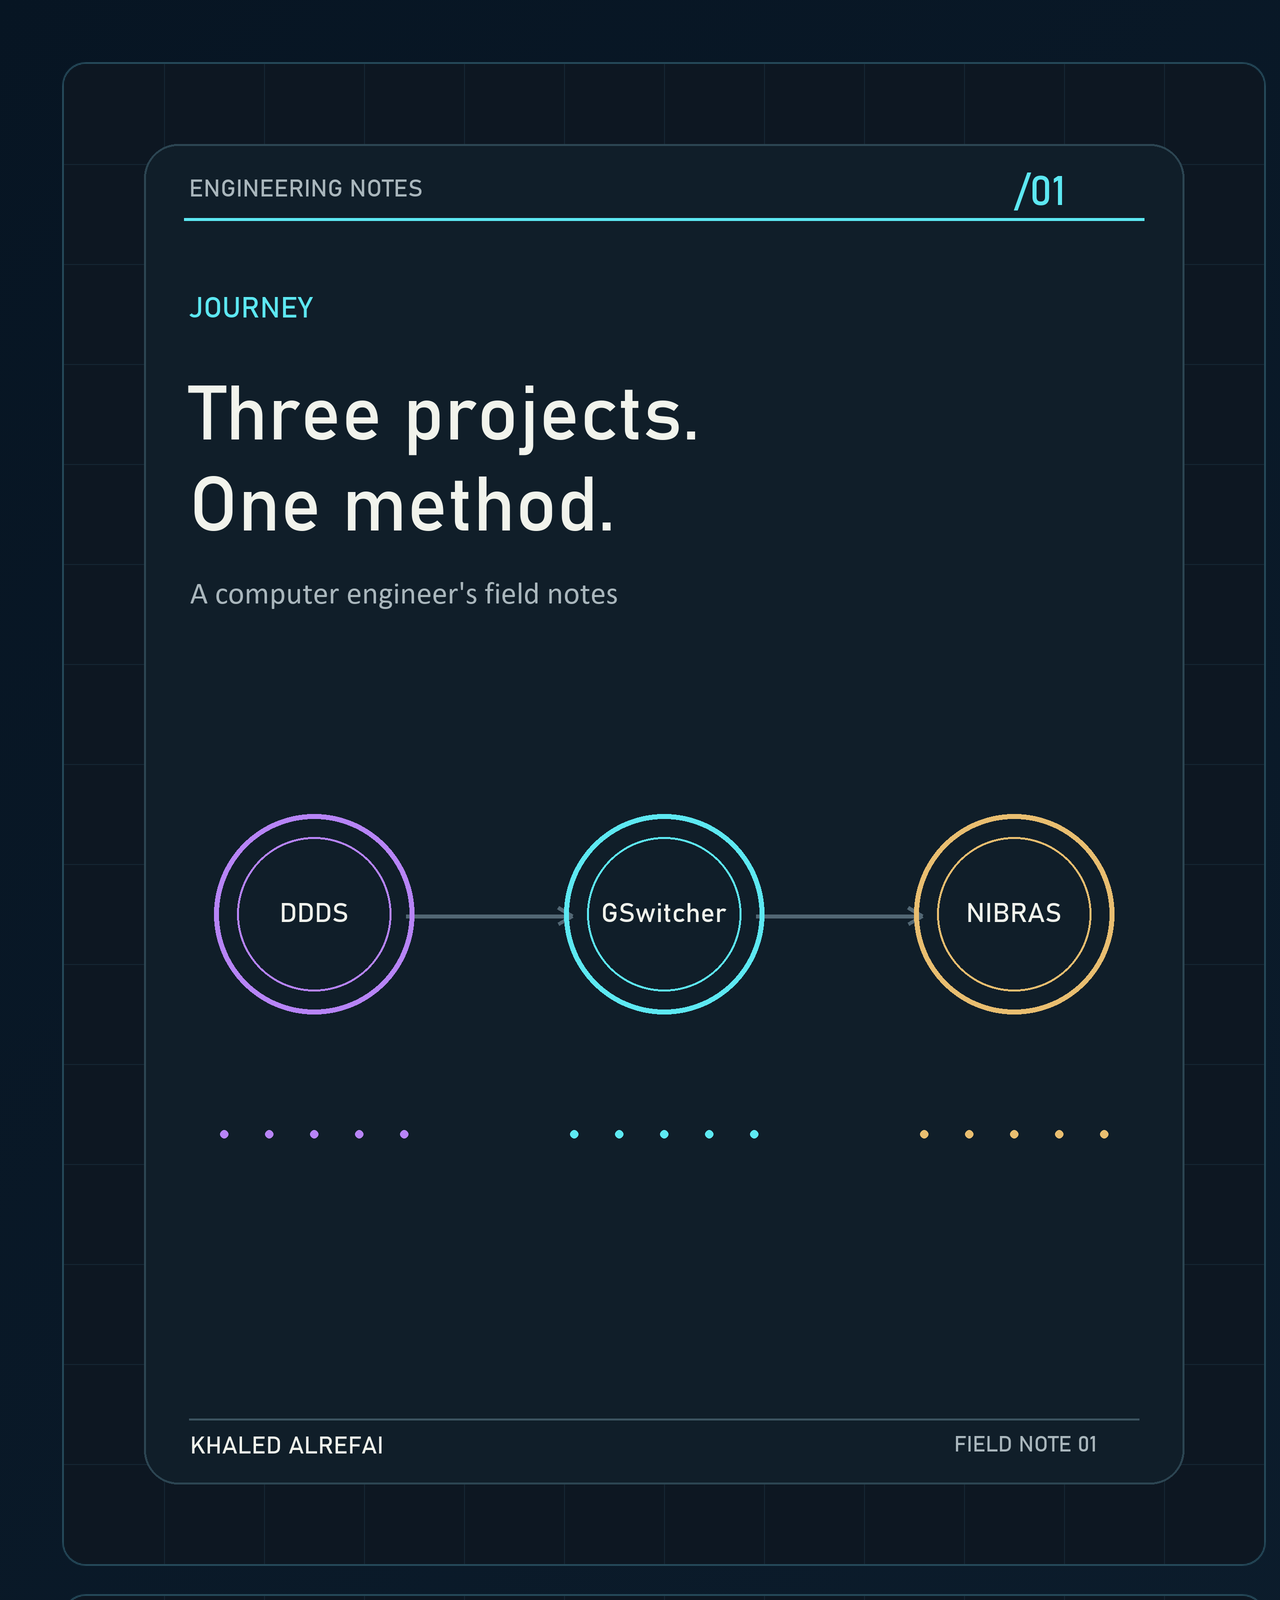
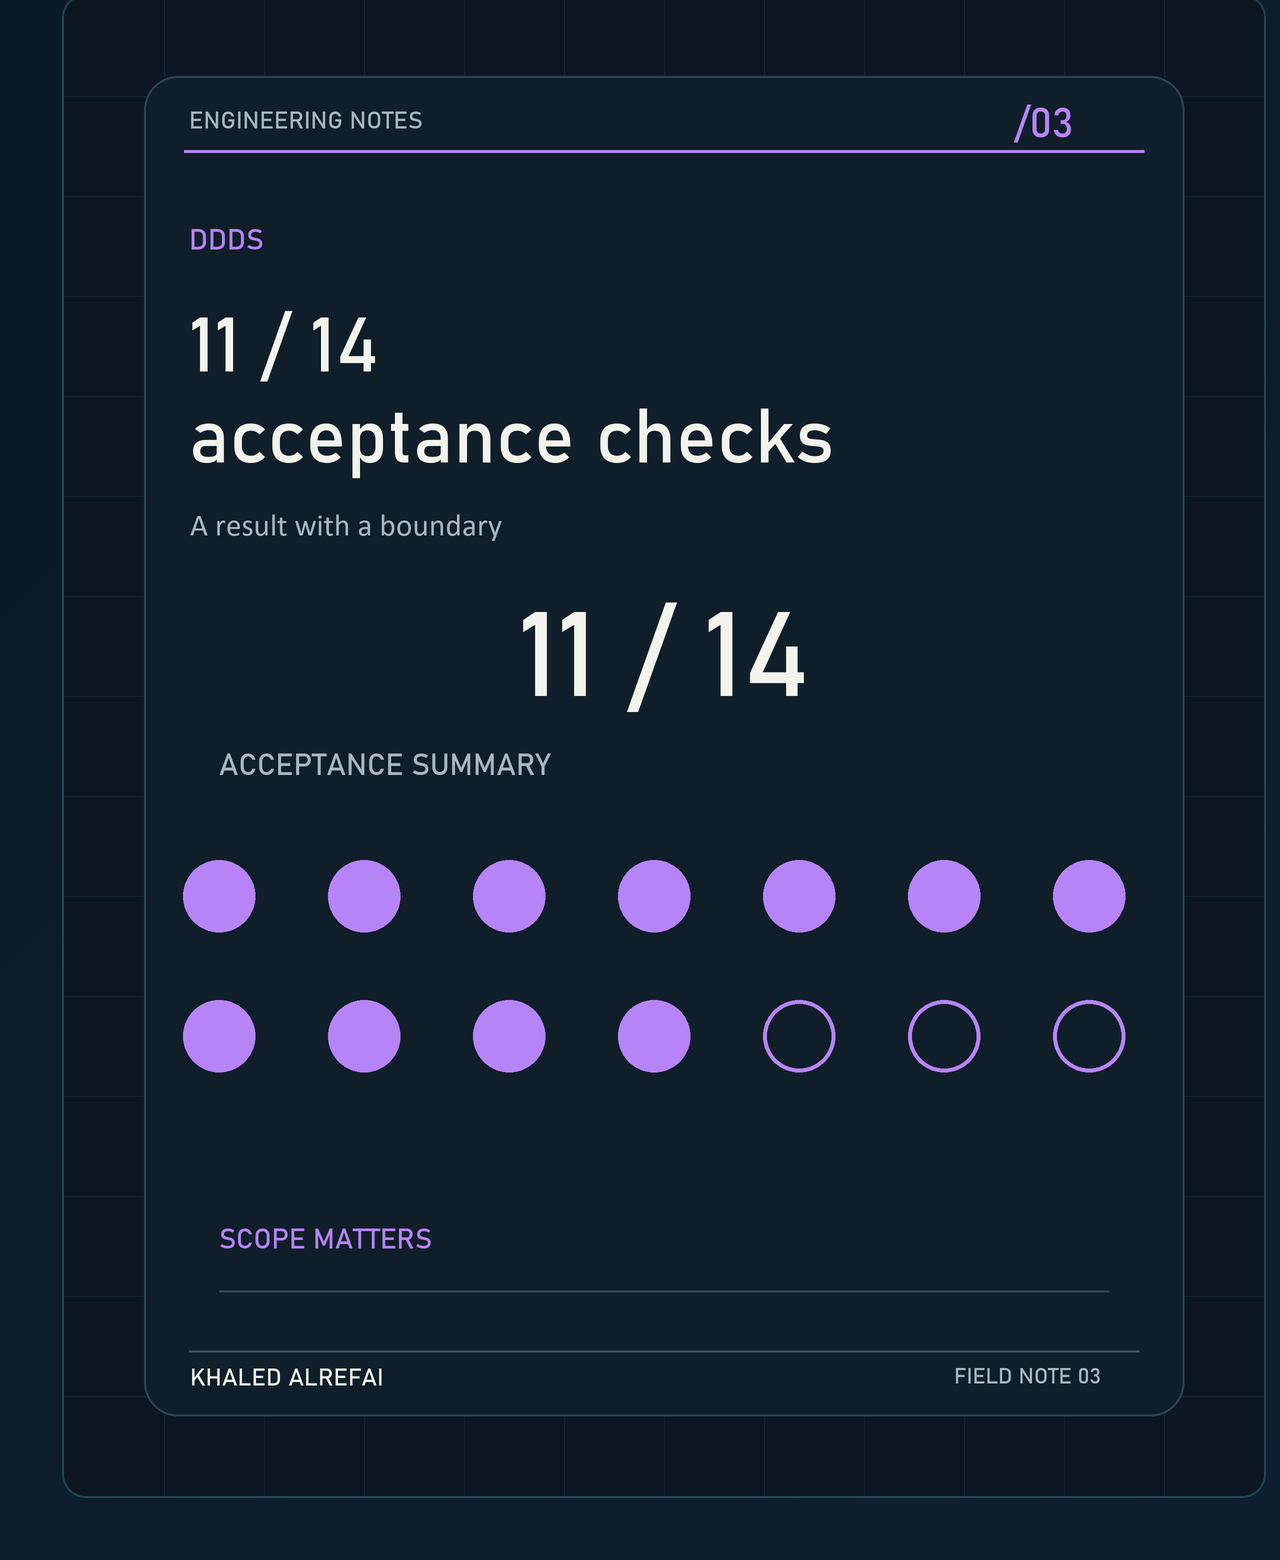
==== field-notes/collage-1.html @ d16636eb "Show all eight design studies inline and add public project guide" ====
<!doctype html><meta charset="utf-8"><title>Engineering field notes</title><style>*{box-sizing:border-box}html,body{margin:0;width:2560px;background:#071523}main{width:2560px;padding:64px;display:grid;grid-template-columns:1200px 1200px;gap:32px;background:linear-gradient(135deg,#071523,#102334)}img{display:block;width:1200px;height:1500px;object-fit:contain;border-radius:22px;box-shadow:0 0 0 2px #234555}.last{grid-column:1/3;justify-self:center}</style><main><img src="post-01.png" alt="Complete original field note 1"><img src="post-02.png" alt="Complete original field note 2"><img src="post-03.png" alt="Complete original field note 3"><img src="post-04.png" alt="Complete original field note 4"></main>
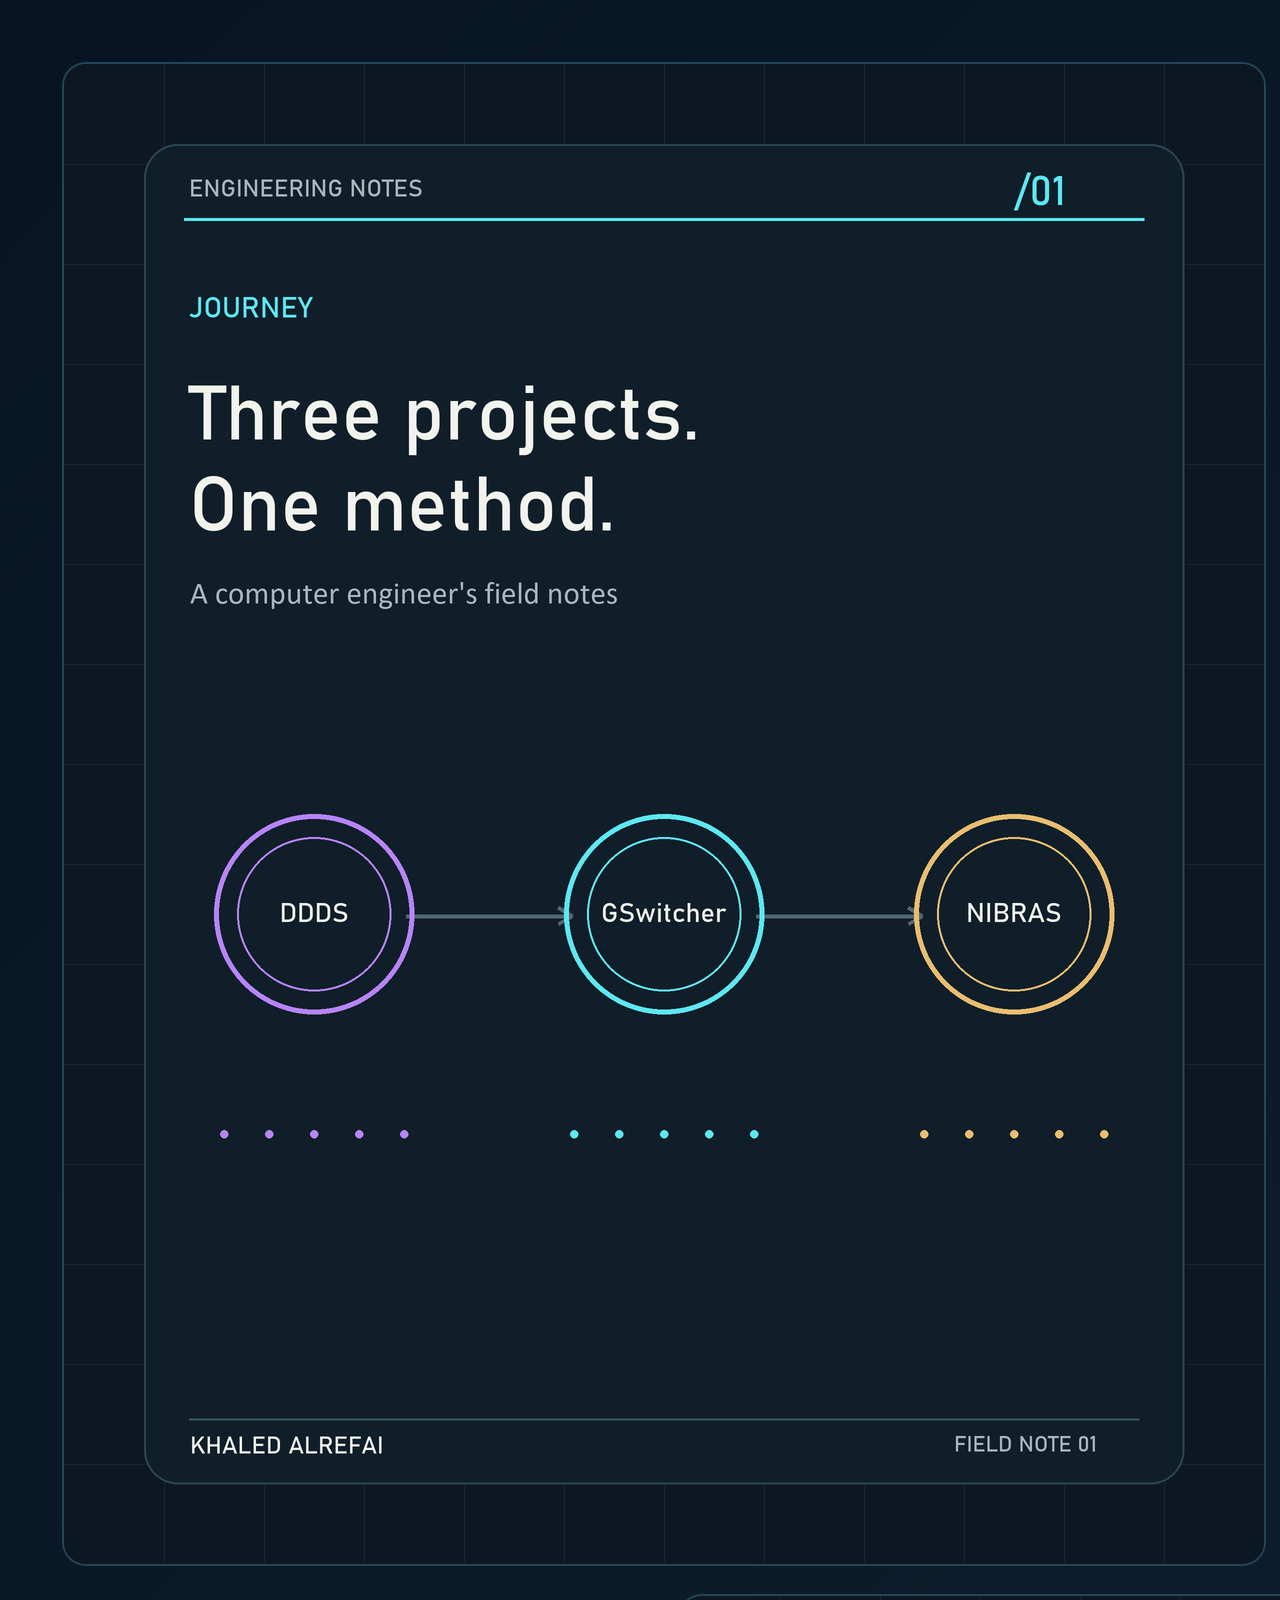
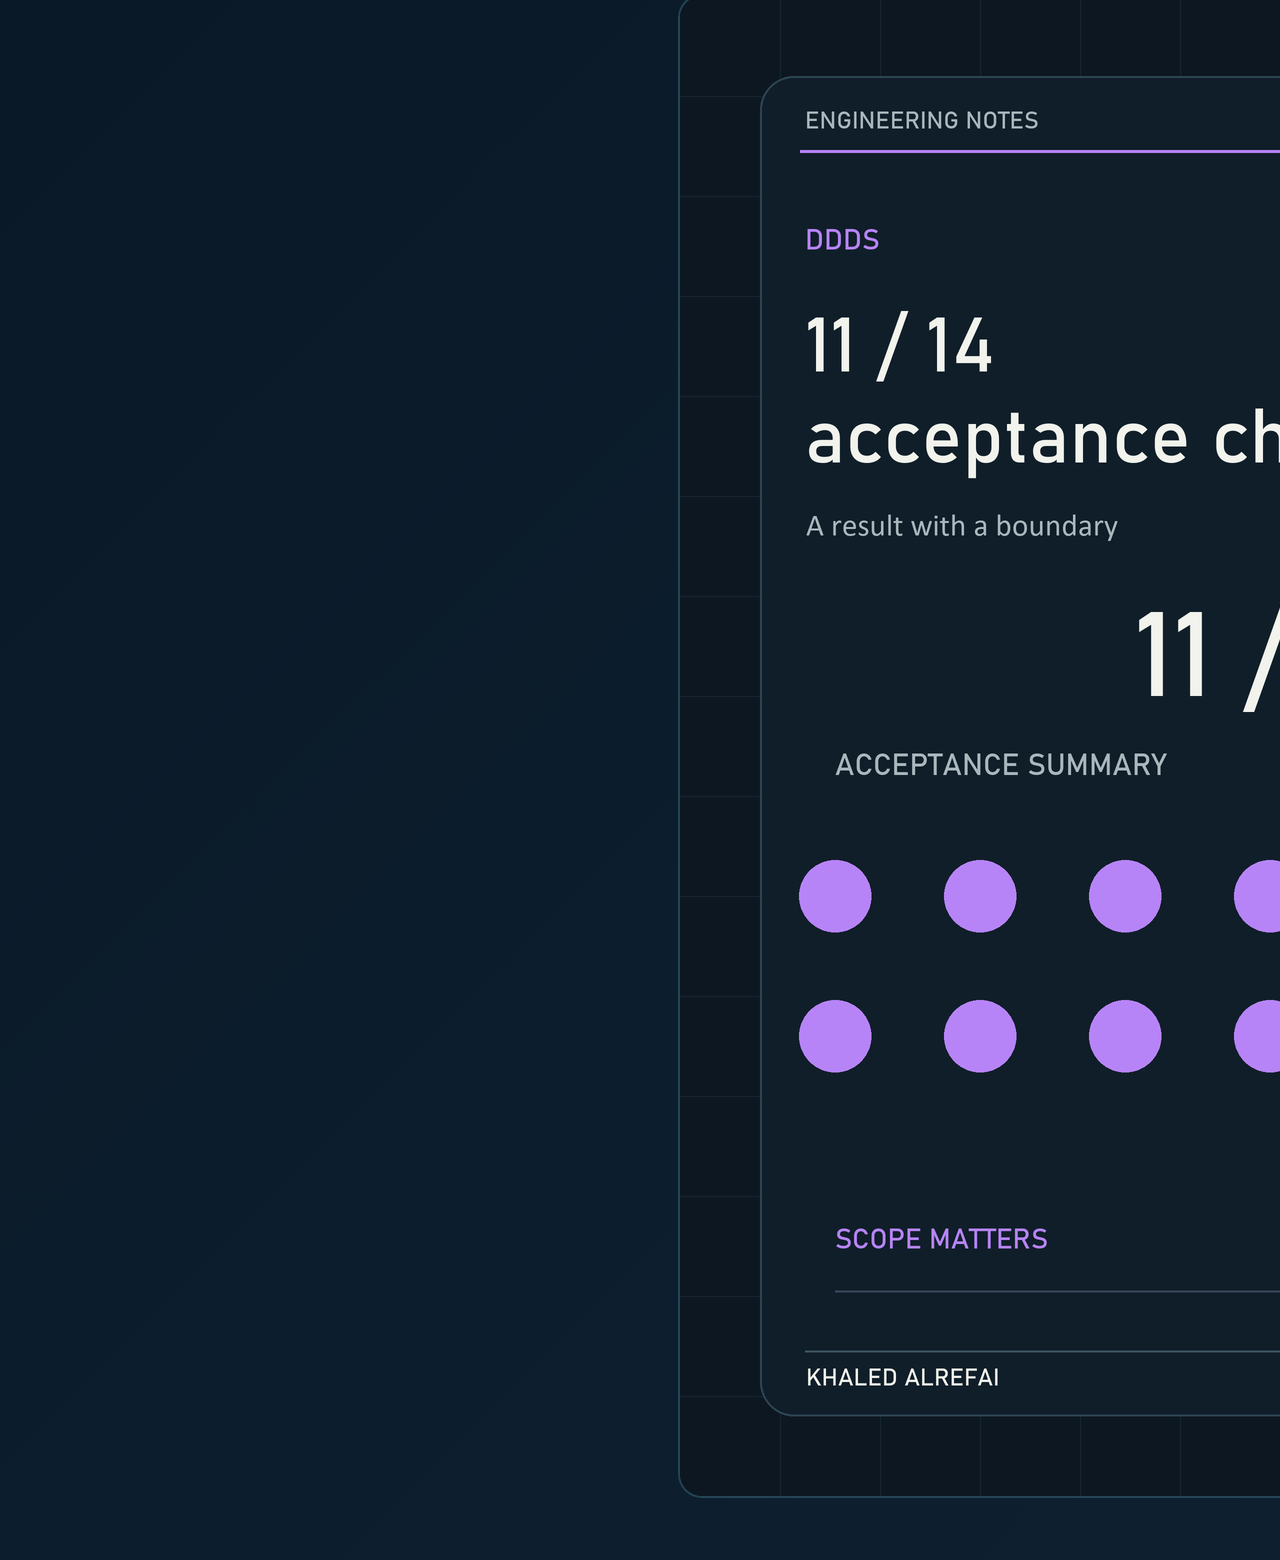
==== commit a5c12dc8: "Group field notes by journey, decisions and NIBRAS opportunities" ====
--- a/field-notes/collage-1.html
+++ b/field-notes/collage-1.html
@@ -1 +1 @@
-<!doctype html><meta charset="utf-8"><title>Engineering field notes</title><style>*{box-sizing:border-box}html,body{margin:0;width:2560px;background:#071523}main{width:2560px;padding:64px;display:grid;grid-template-columns:1200px 1200px;gap:32px;background:linear-gradient(135deg,#071523,#102334)}img{display:block;width:1200px;height:1500px;object-fit:contain;border-radius:22px;box-shadow:0 0 0 2px #234555}.last{grid-column:1/3;justify-self:center}</style><main><img src="post-01.png" alt="Complete original field note 1"><img src="post-02.png" alt="Complete original field note 2"><img src="post-03.png" alt="Complete original field note 3"><img src="post-04.png" alt="Complete original field note 4"></main>+<!doctype html><meta charset="utf-8"><title>Engineering field notes</title><style>*{box-sizing:border-box}html,body{margin:0;width:2560px;background:#071523}main{width:2560px;padding:64px;display:grid;grid-template-columns:1200px 1200px;gap:32px;background:linear-gradient(135deg,#071523,#102334)}img{display:block;width:1200px;height:1500px;object-fit:contain;border-radius:22px;box-shadow:0 0 0 2px #234555}.last{grid-column:1/3;justify-self:center}</style><main><img src="post-01.png" alt="Complete original field note 1"><img src="post-02.png" alt="Complete original field note 2"><img src="post-03.png" alt="Complete original field note 3" class="last"></main>
